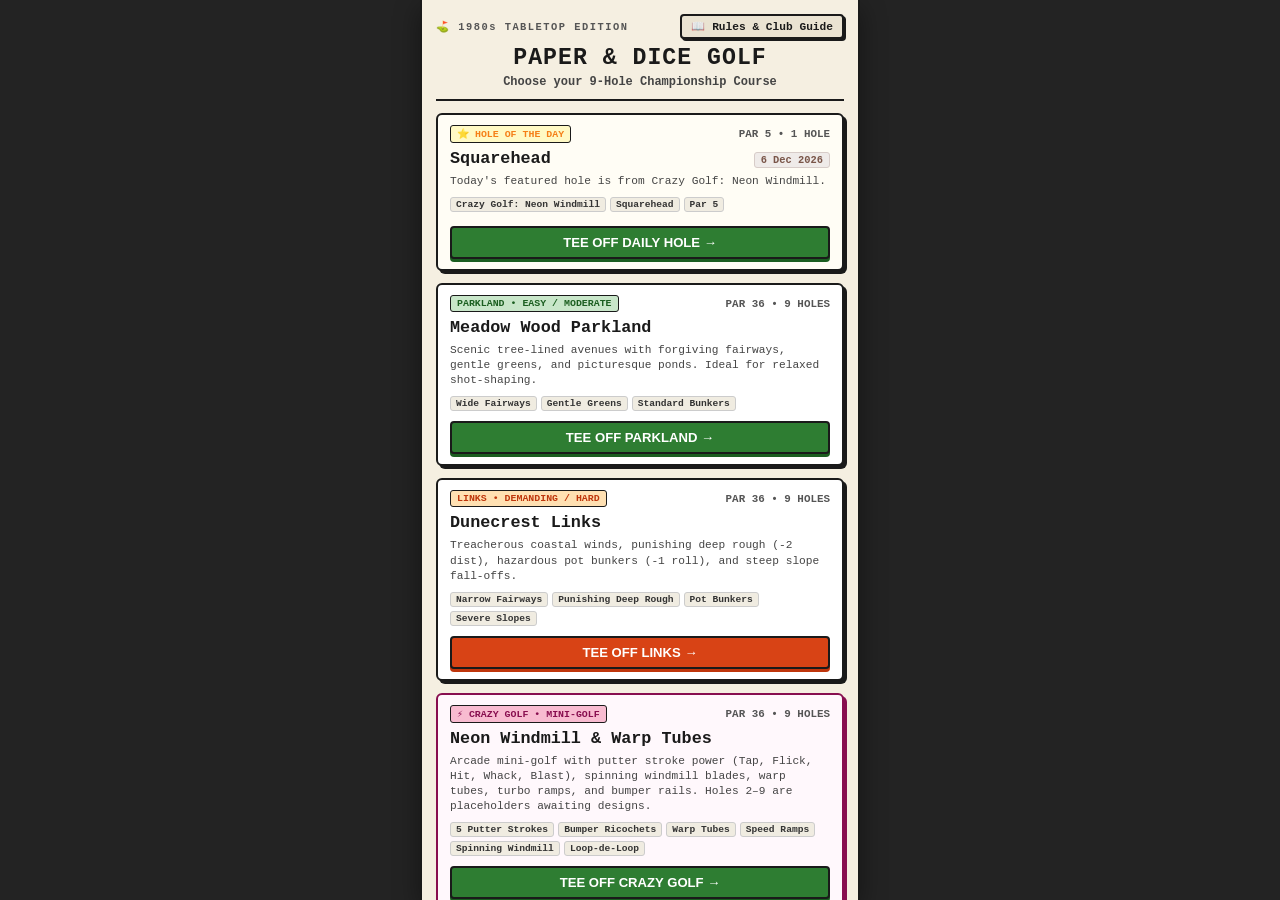
==== index.html @ b4e26181 "feat: update windmill mechanics in Crazy Golf Modify the windmill obstacle to start closed and toggl" ====
<!DOCTYPE html>
<html lang="en-GB">
<head>
  <meta charset="UTF-8">
  <meta name="viewport" content="width=device-width, initial-scale=1.0, maximum-scale=1.0, user-scalable=no">
  <title>Paper & Dice Golf</title>
  <meta name="description" content="A turn-based paper and dice golf game on a hex grid featuring traditional courses and a Crazy Golf arcade mode with custom dice pools and interactive obstacles.">
  <meta property="og:title" content="Paper & Dice Golf">
  <meta property="og:description" content="A turn-based paper and dice golf game on a hex grid featuring traditional courses and a Crazy Golf arcade mode with custom dice pools and interactive obstacles.">
  <link rel="stylesheet" href="style.css">
</head>
<body>
  <div id="app-container">

    <!-- LANDING SCREEN (COURSE SELECTION) -->
    <div id="landing-screen">
      <header id="landing-header">
        <div class="landing-header-top">
          <div class="logo-badge">⛳ 1980s TABLETOP EDITION</div>
          <button type="button" id="toggle-rules-btn" class="btn-rules-header">📖 Rules &amp; Club Guide</button>
        </div>
        <h1 id="landing-title">PAPER &amp; DICE GOLF</h1>
        <p class="landing-subtitle">Choose your 9-Hole Championship Course</p>
      </header>

      <div id="course-cards-container">
        <!-- Hole of the Day (random selection from the existing courses) -->
        <div class="course-card course-card-daily" id="card-daily">
          <div class="course-card-top">
            <span class="badge badge-daily">⭐ HOLE OF THE DAY</span>
            <span class="course-par-tag" id="daily-par-tag">PAR 4 • 1 HOLE</span>
          </div>
          <div class="daily-meta-row">
            <h2 class="course-name" id="daily-hole-title">Hole of the Day</h2>
            <span class="daily-date-badge" id="daily-date-badge">Today</span>
          </div>
          <p class="course-desc" id="daily-hole-desc">
            A daily pick from the Parkland, Links, and Crazy Golf courses.
          </p>
          <div class="course-features" id="daily-features-container">
            <span class="feat-tag">Random Course Hole</span>
            <span class="feat-tag">Daily Challenge</span>
          </div>
          <div class="daily-actions-row">
            <button class="btn-tee-off btn-daily" id="start-daily-btn" data-course="daily">TEE OFF DAILY HOLE →</button>
          </div>
        </div>

        <!-- Parkland Course Card -->
        <div class="course-card" id="card-parkland">
          <div class="course-card-top">
            <span class="badge badge-parkland">PARKLAND • EASY / MODERATE</span>
            <span class="course-par-tag">PAR 36 • 9 HOLES</span>
          </div>
          <h2 class="course-name">Meadow Wood Parkland</h2>
          <p class="course-desc">
            Scenic tree-lined avenues with forgiving fairways, gentle greens, and picturesque ponds. Ideal for relaxed shot-shaping.
          </p>
          <div class="course-features">
            <span class="feat-tag">Wide Fairways</span>
            <span class="feat-tag">Gentle Greens</span>
            <span class="feat-tag">Standard Bunkers</span>
          </div>
          <button class="btn-tee-off" id="start-parkland-btn" data-course="parkland">TEE OFF PARKLAND →</button>
        </div>

        <!-- Links Course Card -->
        <div class="course-card" id="card-links">
          <div class="course-card-top">
            <span class="badge badge-links">LINKS • DEMANDING / HARD</span>
            <span class="course-par-tag">PAR 36 • 9 HOLES</span>
          </div>
          <h2 class="course-name">Dunecrest Links</h2>
          <p class="course-desc">
            Treacherous coastal winds, punishing deep rough (-2 dist), hazardous pot bunkers (-1 roll), and steep slope fall-offs.
          </p>
          <div class="course-features">
            <span class="feat-tag">Narrow Fairways</span>
            <span class="feat-tag">Punishing Deep Rough</span>
            <span class="feat-tag">Pot Bunkers</span>
            <span class="feat-tag">Severe Slopes</span>
          </div>
          <button class="btn-tee-off btn-links" id="start-links-btn" data-course="links">TEE OFF LINKS →</button>
        </div>

        <!-- Crazy Golf Course -->
        <div class="course-card course-card-crazy" id="card-crazy">
          <div class="course-card-top">
            <span class="badge badge-crazy">⚡ CRAZY GOLF • MINI-GOLF</span>
            <span class="course-par-tag">PAR 36 • 9 HOLES</span>
          </div>
          <h2 class="course-name">Neon Windmill &amp; Warp Tubes</h2>
          <p class="course-desc">
            Arcade mini-golf with putter stroke power (Tap, Flick, Hit, Whack, Blast), spinning windmill blades, warp tubes, turbo ramps, and bumper rails. Holes 2–9 are placeholders awaiting designs.
          </p>
          <div class="course-features">
            <span class="feat-tag">5 Putter Strokes</span>
            <span class="feat-tag">Bumper Ricochets</span>
            <span class="feat-tag">Warp Tubes</span>
            <span class="feat-tag">Speed Ramps</span>
            <span class="feat-tag">Spinning Windmill</span>
            <span class="feat-tag">Loop-de-Loop</span>
          </div>
          <button class="btn-tee-off btn-crazy" id="start-crazy-btn" data-course="crazy">TEE OFF CRAZY GOLF →</button>
        </div>
      </div>
    </div>

    <!-- GAMEPLAY SCREEN -->
    <div id="game-screen" style="display: none;">
      <header id="game-header-area">
        <nav id="game-nav">
          <button id="back-to-courses-btn" class="btn-nav">← Courses</button>
          <span id="current-course-badge" class="nav-course-name">Meadow Wood Parkland</span>
          <div class="nav-btn-group">
            <button id="game-rules-btn" class="btn-nav" title="Rules &amp; Club Guide">Rules 📖</button>
            <button id="view-scorecard-btn" class="btn-nav">Scorecard 📋</button>
          </div>
        </nav>

        <div id="scoreboard">
          <div class="score-box"><span>HOLE</span><strong id="hole-number">1/9</strong></div>
          <div class="score-box"><span>PAR</span><strong id="hole-par">4</strong></div>
          <div class="score-box"><span>STROKES</span><strong id="stroke-count">0</strong></div>
          <div class="score-box"><span>TOTAL</span><strong id="total-score-display">E</strong></div>
        </div>

        <!-- Crazy Golf Active Obstacle Status Bar (shown only if hole has active interactive obstacles like windmill) -->
        <div id="crazy-status-bar" style="display: none;">
          <span class="crazy-tag windmill-blocked" id="windmill-status-pill">⛔ Windmill: BLOCKED (Wait)</span>
        </div>
      </header>

      <main id="canvas-wrapper">
        <canvas id="golf-canvas"></canvas>

        <div id="hole-nav-hud">
          <div class="hud-group">
            <button type="button" id="zoom-in-btn" class="hud-btn" aria-label="Zoom In" title="Zoom In">+</button>
            <span id="zoom-level-indicator" class="hud-label">115%</span>
            <button type="button" id="zoom-out-btn" class="hud-btn" aria-label="Zoom Out" title="Zoom Out">−</button>
          </div>
          <div class="hud-group">
            <button type="button" id="center-ball-btn" class="hud-btn hud-btn-action" title="Center on Ball">🎯 Ball</button>
            <button type="button" id="fit-hole-btn" class="hud-btn hud-btn-action" title="Fit Entire Hole">🔍 Fit</button>
          </div>
        </div>
        <div id="hole-scroll-hint">Drag map to scroll • Scroll/pinch to zoom</div>
      </main>

      <footer id="game-footer-area">
        <!-- Quick Directional Aim Pills -->
        <div id="aim-pills-bar">
          <div class="aim-pills-container" id="aim-pills-container">
            <button type="button" class="aim-pill" data-dir="5">NW ↖</button>
            <button type="button" class="aim-pill active" data-dir="0">N ↑</button>
            <button type="button" class="aim-pill" data-dir="1">NE ↗</button>
            <button type="button" class="aim-pill" data-dir="2">SE ↘</button>
            <button type="button" class="aim-pill" data-dir="3">S ↓</button>
            <button type="button" class="aim-pill" data-dir="4">SW ↙</button>
          </div>
        </div>

        <!-- Club Selection Boxes (Directly below direction boxes) -->
        <div id="club-pills-bar">
          <div class="club-pills-container" id="club-pills-container">
            <!-- Dynamically populated & updated by updateClubOptions() -->
          </div>
        </div>

        <!-- Action Buttons (Directly below club selection boxes) -->
        <div id="action-bar">
          <button type="button" id="roll-btn">
            <span class="roll-btn-main">ROLL SHOT</span>
            <span id="roll-btn-note" class="roll-btn-note" style="display: none;"></span>
          </button>
          <button type="button" id="gimme-btn" style="display: none;">GIMME (+1)</button>
          <button type="button" id="next-btn" style="display: none;">NEXT HOLE</button>
        </div>

        <!-- Combined Distance & Shot Control Dice Tray -->
        <div id="dice-tray">
          <div class="die-card" id="die-card-distance">
            <span class="die-label">DISTANCE</span>
            <div class="die die-empty" id="die-dist">-</div>
            <span class="die-sub" id="sub-dist">0 tiles</span>
          </div>

          <div class="die-card" id="die-card-control">
            <span class="die-label">SHOT CONTROL</span>
            <div class="shot-control-dice">
              <div class="die-pair-col">
                <div class="die die-empty" id="die-dir">-</div>
                <span class="die-pair-tag">DIR</span>
              </div>
              <div class="die-pair-col">
                <div class="die die-empty" id="die-scat">-</div>
                <span class="die-pair-tag">DIST</span>
              </div>
            </div>
            <span class="die-sub" id="sub-control">On target (no scatter)</span>
          </div>
        </div>

        <!-- Status Message (Shot feedback only, no hole info duplication) -->
        <div id="status-bar-wrapper">
          <div id="status-message">Select direction &amp; club, then roll.</div>
        </div>
      </footer>
    </div>

    <!-- SCORECARD / ROUND SUMMARY MODAL -->
    <div id="scorecard-modal" class="modal-overlay" style="display: none;">
      <div class="modal-card">
        <div class="modal-header">
          <h3 id="modal-title">Course Scorecard</h3>
          <button id="close-modal-btn" class="btn-close">✕</button>
        </div>
        <div class="modal-body">
          <div id="scorecard-table-wrapper">
            <table id="scorecard-table">
              <thead>
                <tr>
                  <th>Hole</th>
                  <th>Name</th>
                  <th>Par</th>
                  <th>Score</th>
                  <th>+/-</th>
                </tr>
              </thead>
              <tbody id="scorecard-tbody">
                <!-- Rows injected dynamically -->
              </tbody>
              <tfoot>
                <tr>
                  <th colspan="2" id="card-total-label">TOTAL</th>
                  <th id="card-total-par">36</th>
                  <th id="card-total-strokes">0</th>
                  <th id="card-total-diff">E</th>
                </tr>
              </tfoot>
            </table>
          </div>
        </div>
        <div class="modal-footer">
          <button id="modal-restart-course-btn" class="btn-secondary">Restart Round</button>
          <button id="modal-clubhouse-btn" class="btn-primary">Return to Courses</button>
        </div>
      </div>
    </div>

    <!-- RULES & CLUB GUIDE MODAL -->
    <div id="rules-modal" class="modal-overlay" style="display: none;">
      <div class="modal-card rules-modal-card">
        <div class="modal-header">
          <h3 id="rules-modal-title">📖 Rules &amp; Club Guide</h3>
          <button id="close-rules-modal-btn" class="btn-close" aria-label="Close rules">✕</button>
        </div>
        <div class="modal-body rules-modal-body">
          <div class="rules-section">
            <h4 class="rules-section-title">⛳ HOW TO PLAY (TRADITIONAL GOLF)</h4>
            <ul class="rules-bullets">
              <li><strong>Driver (1D6+4):</strong> Longest drive (5–10 hexes); scatter roll applied. Tee only.</li>
              <li><strong>Long Iron (1D6+2):</strong> Strong approach (3–8 hexes); minor scatter. Tee or fairway.</li>
              <li><strong>Short Iron (1D6):</strong> Precise pitch (1–6 hexes); no scatter. Anywhere on land.</li>
              <li><strong>Putter (1D6: 1–3):</strong> Controlled roll (1–3 hexes) for greens &amp; close approaches.</li>
              <li><strong>Sand Bunkers:</strong> Short iron only; -2 distance disadvantage (min 0).</li>
              <li><strong>Rough / Deep Rough:</strong> -1 penalty to all club distance rolls (min 1).</li>
              <li><strong>Water &amp; Trees (Out of Bounds):</strong> Nearest land drop + 1 penalty stroke.</li>
              <li><strong>Gimme (+1 stroke):</strong> Ball adjacent to hole (1 hex away) can be sunk instantly.</li>
              <li><strong>Slope Arrows (↑):</strong> Slide the ball 1 hex in arrow direction upon landing.</li>
            </ul>
          </div>

          <div class="rules-section rules-section-crazy">
            <h4 class="rules-section-title" style="color: #880e4f;">⚡ CRAZY GOLF (MINI-GOLF) MODE</h4>
            <ul class="rules-bullets">
              <li><strong>Putter Stroke Powers:</strong> All clubs are variations of how hard you strike the putter:
                <ul style="margin: 4px 0; padding-left: 16px;">
                  <li><strong>Tap:</strong> d6/2 (1–3 hexes movement, no scatter)</li>
                  <li><strong>Flick:</strong> d6 (1–6 hexes movement, no scatter)</li>
                  <li><strong>Hit:</strong> d6+2 (3–8 hexes movement, d6/3 hexes scatter)</li>
                  <li><strong>Whack:</strong> d6+4 (5–10 hexes movement, d6/2 hexes scatter)</li>
                  <li><strong>Blast:</strong> d6+6 (7–12 hexes movement, d6/2 hexes scatter)</li>
                </ul>
              </li>
              <li><strong>Bumper Rails:</strong> Bumper rails enclose the course — balls cannot progress beyond the bumpers, and bank-ricochet elastically back into play with remaining momentum.</li>
              <li><strong>Speed Ramps:</strong> Boosts the ball forward (+2 hexes) along direction of travel when rolling across or putting from a ramp.</li>
              <li><strong>Slopes:</strong> All strokes slide 1 hex along slope arrows upon landing.</li>
              <li><strong>Spinning Windmill:</strong> Starts CLOSED (blocked) and alternates each stroke! Balls cannot finish on an open windmill; they are pushed 1 space in the direction of travel.</li>
              <li><strong>Warp Tubes:</strong> Rolling into any entrance tube (IN) teleports your ball randomly to any available exit tube (OUT), exiting in a random legitimate direction.</li>
              <li><strong>Loop-de-Loop:</strong> Roll into spiral funnel with speed to loop directly toward the cup.</li>
            </ul>
          </div>
        </div>
        <div class="modal-footer">
          <button id="close-rules-modal-footer-btn" class="btn-primary" style="margin-left: auto;">Got It / Close</button>
        </div>
      </div>
    </div>

  </div>
  <script type="module" src="app.js"></script>
</body>
</html>
---- style.css ----
* {
  box-sizing: border-box;
  user-select: none;
}

body {
  font-family: 'Courier New', Courier, monospace;
  background-color: #232323;
  margin: 0;
  padding: 0;
  display: flex;
  justify-content: center;
  align-items: flex-start;
  min-height: 100vh;
  min-height: 100dvh;
}

#app-container {
  width: 100%;
  max-width: 440px;
  height: 100vh;
  height: 100dvh;
  background-color: #f7f3e8;
  display: flex;
  flex-direction: column;
  border-left: 2px solid #1a1a1a;
  border-right: 2px solid #1a1a1a;
  box-shadow: 0 8px 24px rgba(0,0,0,0.4);
  position: relative;
  overflow: hidden;
}

/* ==========================================
   LANDING / COURSE SELECTION SCREEN
   ========================================== */

#landing-screen {
  flex: 1;
  display: flex;
  flex-direction: column;
  padding: 14px 14px 8px 14px;
  background-color: #f5efe1;
  overflow-y: auto;
}

#landing-header {
  text-align: center;
  margin-bottom: 12px;
  border-bottom: 2px solid #1a1a1a;
  padding-bottom: 10px;
}

.landing-header-top {
  display: flex;
  justify-content: space-between;
  align-items: center;
  margin-bottom: 6px;
  gap: 8px;
}

.logo-badge {
  font-size: 0.65rem;
  font-weight: bold;
  letter-spacing: 1.5px;
  color: #555;
  margin-bottom: 0;
}

.btn-rules-header {
  background-color: #eae3d2;
  color: #1a1a1a;
  border: 2px solid #1a1a1a;
  font-size: 0.7rem;
  padding: 4px 9px;
  cursor: pointer;
  border-radius: 4px;
  font-family: inherit;
  font-weight: bold;
  display: inline-flex;
  align-items: center;
  gap: 4px;
  box-shadow: 2px 2px 0 #1a1a1a;
  transition: transform 0.05s ease, background-color 0.15s ease;
}

.btn-rules-header:hover {
  background-color: #dfd7c2;
}

.btn-rules-header:active {
  transform: translate(1px, 1px);
  box-shadow: 1px 1px 0 #1a1a1a;
}

#landing-title {
  margin: 0;
  font-size: 1.45rem;
  font-weight: 900;
  letter-spacing: 1px;
  color: #1a1a1a;
  text-transform: uppercase;
}

.landing-subtitle {
  margin: 4px 0 0 0;
  font-size: 0.75rem;
  color: #444;
  font-weight: bold;
}

#course-cards-container {
  display: flex;
  flex-direction: column;
  gap: 12px;
  flex: 1;
}

.course-card {
  background: #ffffff;
  border: 2px solid #1a1a1a;
  border-radius: 6px;
  padding: 10px 12px;
  box-shadow: 3px 3px 0 #1a1a1a;
  display: flex;
  flex-direction: column;
  gap: 6px;
  transition: transform 0.1s ease, box-shadow 0.1s ease;
}

.course-card:hover {
  transform: translateY(-2px);
  box-shadow: 4px 4px 0 #1a1a1a;
}

.course-card-top {
  display: flex;
  justify-content: space-between;
  align-items: center;
  font-size: 0.65rem;
  font-weight: bold;
}

.badge {
  padding: 2px 6px;
  border-radius: 3px;
  font-size: 0.62rem;
  border: 1px solid #1a1a1a;
}

.badge-parkland {
  background-color: #c8e6c9;
  color: #1b5e20;
}

.badge-links {
  background-color: #ffe0b2;
  color: #bf360c;
}

.badge-crazy {
  background-color: #f8bbd0;
  color: #880e4f;
  font-weight: 900;
}

.course-card-crazy {
  background: #fff8fc;
  border: 2px solid #880e4f;
  box-shadow: 3px 3px 0 #880e4f;
}

.course-card-crazy:hover {
  transform: translateY(-2px);
  box-shadow: 4px 4px 0 #880e4f;
}

.btn-crazy {
  background-color: #c2185b;
  box-shadow: 0 3px 0 #880e4f;
}

.btn-crazy:active {
  box-shadow: 0 1px 0 #880e4f;
}

.badge-daily {
  background-color: #fff9c4;
  color: #f57f17;
}

.course-card-daily {
  background: #fffdf5;
  border: 2px solid #1a1a1a;
  position: relative;
}

.daily-meta-row {
  display: flex;
  justify-content: space-between;
  align-items: baseline;
  gap: 6px;
}

.daily-date-badge {
  font-size: 0.65rem;
  font-weight: bold;
  color: #795548;
  background: #efebe9;
  padding: 1px 6px;
  border-radius: 3px;
  border: 1px solid #d7ccc8;
  white-space: nowrap;
}

.daily-actions-row {
  display: flex;
  gap: 6px;
  margin-top: 4px;
}

.btn-daily {
  flex: 1;
  background-color: #f57f17;
  color: #1a1a1a;
  box-shadow: 0 3px 0 #b35900;
}

.btn-daily:active {
  box-shadow: 0 1px 0 #b35900;
}

.course-par-tag {
  color: #555;
  font-size: 0.68rem;
  font-weight: bold;
}

.course-name {
  margin: 0;
  font-size: 1.05rem;
  font-weight: 800;
  color: #1a1a1a;
}

.course-desc {
  margin: 0;
  font-size: 0.7rem;
  line-height: 1.35;
  color: #444;
}

.course-features {
  display: flex;
  flex-wrap: wrap;
  gap: 4px;
  margin-top: 2px;
}

.feat-tag {
  background: #f0ece1;
  border: 1px solid #ccc;
  border-radius: 3px;
  font-size: 0.6rem;
  padding: 1px 5px;
  font-weight: bold;
  color: #333;
}

.btn-tee-off {
  margin-top: 4px;
  background-color: #2e7d32;
  color: #fff;
  border: 2px solid #1a1a1a;
  border-radius: 4px;
  padding: 7px 10px;
  font-weight: bold;
  font-size: 0.82rem;
  cursor: pointer;
  box-shadow: 0 3px 0 #1b5e20;
  text-align: center;
  transition: transform 0.05s ease, background-color 0.15s ease;
}

.btn-tee-off:active {
  transform: translateY(2px);
  box-shadow: 0 1px 0 #1b5e20;
}

.btn-links {
  background-color: #d84315;
  box-shadow: 0 3px 0 #bf360c;
}

.btn-links:active {
  box-shadow: 0 1px 0 #bf360c;
}

#landing-footer {
  margin-top: 10px;
  display: flex;
  flex-direction: column;
  align-items: center;
}

.landing-footer-btns {
  display: flex;
  gap: 8px;
  align-items: center;
  justify-content: center;
}

.btn-secondary {
  background-color: #eae3d2;
  color: #222;
  border: 2px solid #1a1a1a;
  font-size: 0.72rem;
  padding: 5px 12px;
  cursor: pointer;
  border-radius: 4px;
  text-decoration: none;
  font-family: inherit;
  font-weight: bold;
  display: inline-flex;
  align-items: center;
  justify-content: center;
}

.btn-secondary:hover {
  background-color: #dfd7c2;
}

.rules-collapsed {
  display: none;
}

.rules-open {
  display: block;
  width: 100%;
  margin-top: 8px;
  background: #ffffff;
  border: 2px solid #1a1a1a;
  border-radius: 4px;
  padding: 8px;
  box-shadow: 2px 2px 0 #1a1a1a;
}

.rules-content h4 {
  margin: 0 0 4px 0;
  font-size: 0.72rem;
}

.rules-content ul {
  margin: 0;
  padding-left: 16px;
  font-size: 0.65rem;
  line-height: 1.4;
}

/* ==========================================
   GAMEPLAY SCREEN
   ========================================== */

#game-screen {
  flex: 1;
  display: flex;
  flex-direction: column;
  width: 100%;
  height: 100%;
  overflow: hidden;
  position: relative;
}

#game-header-area {
  position: sticky;
  top: 0;
  z-index: 25;
  display: flex;
  flex-direction: column;
  flex-shrink: 0;
  width: 100%;
  background-color: #d6ccb8;
  border-bottom: 2px solid #1a1a1a;
  box-shadow: 0 2px 4px rgba(0, 0, 0, 0.12);
}

#game-footer-area {
  position: sticky;
  bottom: 0;
  z-index: 25;
  display: flex;
  flex-direction: column;
  flex-shrink: 0;
  width: 100%;
  background-color: #e2dac7;
  border-top: 2px solid #1a1a1a;
  box-shadow: 0 -2px 6px rgba(0, 0, 0, 0.12);
}

#game-nav {
  display: flex;
  justify-content: space-between;
  align-items: center;
  background-color: #d6ccb8;
  padding: 4px 8px;
  border-bottom: 1.5px solid #1a1a1a;
  flex-shrink: 0;
}

.btn-nav {
  background: #ffffff;
  color: #1a1a1a;
  border: 1.5px solid #1a1a1a;
  border-radius: 3px;
  font-size: 0.68rem;
  padding: 3px 6px;
  cursor: pointer;
  font-weight: bold;
}

.btn-nav:hover {
  background: #f0f0f0;
}

.nav-btn-group {
  display: flex;
  align-items: center;
  gap: 5px;
}

.nav-course-name {
  font-size: 0.75rem;
  font-weight: 800;
  color: #1a1a1a;
  text-align: center;
  white-space: nowrap;
  overflow: hidden;
  text-overflow: ellipsis;
  max-width: 170px;
}

#scoreboard {
  display: flex;
  justify-content: space-around;
  background-color: #e2dac7;
  padding: 4px 5px;
  border-bottom: 1.5px solid #1a1a1a;
  flex-shrink: 0;
}

#crazy-status-bar {
  display: none;
  justify-content: center;
  align-items: center;
  background-color: #f8bbd0;
  padding: 3px 8px;
  border-bottom: 1.5px solid #880e4f;
  gap: 6px;
  font-size: 0.65rem;
  font-weight: bold;
}

.crazy-tag {
  display: inline-flex;
  align-items: center;
  gap: 3px;
  background: #ffffff;
  border: 1.5px solid #880e4f;
  padding: 2px 6px;
  border-radius: 4px;
  color: #880e4f;
  white-space: nowrap;
}

.windmill-open {
  background-color: #e8f5e9;
  border-color: #2e7d32;
  color: #1b5e20;
}

.windmill-blocked {
  background-color: #ffebee;
  border-color: #c62828;
  color: #b71c1c;
}

.score-box {
  display: flex;
  flex-direction: column;
  align-items: center;
}

.score-box span {
  font-size: 0.62rem;
  font-weight: bold;
  letter-spacing: 1px;
}

.score-box strong {
  font-size: 1.05rem;
}

#canvas-wrapper {
  flex: 1;
  min-height: 160px;
  width: 100%;
  position: relative;
  overflow: hidden;
  background-color: #dcedc8;
  display: flex;
  justify-content: center;
  align-items: center;
  touch-action: none;
  user-select: none;
}

#golf-canvas {
  width: 100%;
  height: 100%;
  display: block;
  cursor: grab;
  touch-action: none;
}

#golf-canvas.grabbing {
  cursor: grabbing;
}

#hole-nav-hud {
  position: absolute;
  top: 8px;
  right: 8px;
  display: flex;
  flex-direction: column;
  gap: 5px;
  z-index: 15;
  pointer-events: auto;
}

.hud-group {
  display: flex;
  gap: 3px;
  background: rgba(247, 243, 232, 0.92);
  padding: 3px;
  border: 1.5px solid #1a1a1a;
  border-radius: 5px;
  box-shadow: 1.5px 1.5px 0 #1a1a1a;
  align-items: center;
}

.hud-btn {
  background: #ffffff;
  color: #1a1a1a;
  border: 1px solid #1a1a1a;
  border-radius: 3px;
  font-size: 0.72rem;
  font-weight: 800;
  padding: 3px 6px;
  min-width: 24px;
  height: 24px;
  cursor: pointer;
  box-shadow: 0 1px 0 #1a1a1a;
  display: flex;
  align-items: center;
  justify-content: center;
  transition: transform 0.05s ease, background-color 0.1s ease;
}

.hud-btn:hover {
  background: #f0f0f0;
}

.hud-btn:active {
  transform: translateY(1px);
  box-shadow: none;
}

.hud-btn-action {
  font-size: 0.65rem;
  padding: 2px 6px;
  min-width: auto;
}

.hud-label {
  font-size: 0.62rem;
  font-weight: 800;
  color: #1a1a1a;
  min-width: 32px;
  text-align: center;
  padding: 0 2px;
}

/* ==========================================
   HOLE SCROLL HINT
   ========================================== */

#hole-scroll-hint {
  position: absolute;
  bottom: 8px;
  left: 50%;
  transform: translateX(-50%);
  background: rgba(26, 26, 26, 0.8);
  color: #ffffff;
  font-size: 0.6rem;
  font-weight: bold;
  padding: 3px 10px;
  border-radius: 12px;
  pointer-events: none;
  white-space: nowrap;
  opacity: 0.9;
  transition: opacity 0.5s ease;
  z-index: 10;
}

#aim-pills-bar {
  background-color: #eae1cd;
  padding: 4px 8px;
  border-top: 1.5px solid #1a1a1a;
  border-bottom: 1.5px solid #1a1a1a;
  flex-shrink: 0;
}

.aim-pills-container {
  display: flex;
  justify-content: space-between;
  gap: 4px;
}

.aim-pill {
  flex: 1;
  background: #ffffff;
  color: #1a1a1a;
  border: 1.5px solid #1a1a1a;
  border-radius: 4px;
  font-size: 0.65rem;
  font-weight: bold;
  padding: 4px 1px;
  cursor: pointer;
  box-shadow: 0 1.5px 0 #1a1a1a;
  text-align: center;
  transition: background-color 0.1s ease, color 0.1s ease;
}

.aim-pill:hover {
  background: #f5f5f5;
}

.aim-pill.active {
  background-color: #2e7d32;
  color: #ffffff;
  box-shadow: inset 0 1px 2px rgba(0,0,0,0.3);
}

/* ==========================================
   CLUB SELECTION BOXES (BELOW AIM DIRECTION)
   ========================================== */

#club-pills-bar {
  background-color: #ede5d3;
  padding: 4px 8px;
  border-bottom: 1.5px solid #1a1a1a;
  flex-shrink: 0;
}

.club-pills-container {
  display: flex;
  justify-content: space-between;
  gap: 4px;
  overflow-x: auto;
  scrollbar-width: none;
  -webkit-overflow-scrolling: touch;
}

.club-pills-container::-webkit-scrollbar {
  display: none;
}

.club-box {
  flex: 1;
  background: #ffffff;
  color: #1a1a1a;
  border: 1.5px solid #1a1a1a;
  border-radius: 4px;
  padding: 4px 2px;
  cursor: pointer;
  box-shadow: 0 1.5px 0 #1a1a1a;
  text-align: center;
  display: flex;
  flex-direction: column;
  align-items: center;
  justify-content: center;
  min-width: 58px;
  transition: background-color 0.1s ease, color 0.1s ease, transform 0.05s ease;
}

.club-box:hover:not(:disabled) {
  background: #f5f5f5;
}

.club-box.active {
  background-color: #1b5e20;
  color: #ffffff;
  box-shadow: inset 0 1.5px 2px rgba(0, 0, 0, 0.35);
}

.club-box.active .club-box-sub {
  color: #c8e6c9;
}

.club-box:disabled {
  opacity: 0.38;
  cursor: not-allowed;
  background: #e5dfd2;
  border-color: #888888;
  box-shadow: none;
}

.club-box-title {
  font-size: 0.67rem;
  font-weight: 800;
  line-height: 1.1;
  white-space: nowrap;
}

.club-box-sub {
  font-size: 0.52rem;
  font-weight: 700;
  color: #555555;
  line-height: 1;
  margin-top: 1px;
}

/* ==========================================
   ACTION BUTTONS (DIRECTLY BELOW CLUB BOXES)
   ========================================== */

#action-bar {
  padding: 6px 10px;
  background-color: #e2dac7;
  border-bottom: 1.5px solid #1a1a1a;
  display: flex;
  gap: 6px;
  flex-shrink: 0;
}

#roll-btn {
  flex: 1;
  background-color: #2e7d32;
  color: #ffffff;
  font-family: inherit;
  padding: 6px 12px;
  border: 2px solid #1a1a1a;
  border-radius: 5px;
  cursor: pointer;
  box-shadow: 0 3px 0 #1b5e20;
  transition: transform 0.05s ease, background-color 0.15s ease;
  display: flex;
  flex-direction: column;
  align-items: center;
  justify-content: center;
  min-height: 44px;
}

.roll-btn-main {
  font-size: 0.95rem;
  font-weight: 900;
  letter-spacing: 0.5px;
  line-height: 1.15;
}

.roll-btn-note {
  font-size: 0.72rem;
  font-weight: 700;
  letter-spacing: 0.15px;
  text-transform: none;
  margin-top: 2px;
  line-height: 1.2;
  color: #fff9c4;
  text-shadow: 0 1px 1px rgba(0, 0, 0, 0.4);
}

#roll-btn:hover:not(:disabled) {
  background-color: #388e3c;
}

#roll-btn:active:not(:disabled) {
  transform: translateY(2px);
  box-shadow: 0 1px 0 #1b5e20;
}

#roll-btn:disabled {
  background-color: #9e9e9e;
  border-color: #616161;
  box-shadow: none;
  cursor: not-allowed;
}

#gimme-btn {
  background-color: #e65100;
  color: #ffffff;
  font-family: inherit;
  font-size: 0.85rem;
  font-weight: 800;
  padding: 8px 10px;
  border: 2px solid #1a1a1a;
  border-radius: 5px;
  cursor: pointer;
  box-shadow: 0 3px 0 #bf360c;
  transition: transform 0.05s ease;
  white-space: nowrap;
}

#gimme-btn:hover:not(:disabled) {
  background-color: #f57c00;
}

#gimme-btn:active:not(:disabled) {
  transform: translateY(2px);
  box-shadow: 0 1px 0 #bf360c;
}

#next-btn {
  flex: 1;
  background-color: #0277bd;
  color: #ffffff;
  font-family: inherit;
  font-size: 0.92rem;
  font-weight: 900;
  padding: 8px 12px;
  border: 2px solid #1a1a1a;
  border-radius: 5px;
  cursor: pointer;
  box-shadow: 0 3px 0 #01579b;
  transition: transform 0.05s ease;
  letter-spacing: 0.5px;
}

#next-btn:hover:not(:disabled) {
  background-color: #0288d1;
}

#next-btn:active:not(:disabled) {
  transform: translateY(2px);
  box-shadow: 0 1px 0 #01579b;
}

/* ==========================================
   COMBINED DISTANCE & SHOT CONTROL DICE TRAY
   ========================================== */

#dice-tray {
  display: flex;
  justify-content: space-between;
  padding: 5px 8px;
  background-color: #ede5d3;
  border-bottom: 1.5px solid #1a1a1a;
  gap: 6px;
  flex-shrink: 0;
}

.die-card {
  display: flex;
  flex-direction: column;
  align-items: center;
  justify-content: center;
  background: #ffffff;
  border: 2px solid #1a1a1a;
  border-radius: 5px;
  padding: 4px 6px;
  box-shadow: 1px 1px 0 #1a1a1a;
}

#die-card-distance {
  flex: 4;
  min-width: 0;
}

#die-card-control {
  flex: 6;
  min-width: 0;
}

.die-label {
  font-size: 0.55rem;
  font-weight: 900;
  letter-spacing: 0.4px;
  color: #1a1a1a;
  margin-bottom: 2px;
}

.shot-control-dice {
  display: flex;
  align-items: center;
  justify-content: center;
  gap: 8px;
}

.die-pair-col {
  display: flex;
  flex-direction: column;
  align-items: center;
}

.die-pair-tag {
  font-size: 0.48rem;
  font-weight: 800;
  color: #777777;
  letter-spacing: 0.3px;
  margin-top: 1px;
}

/* AUTHENTIC TABLETOP DICE WITH PIPS */
.die {
  width: 32px;
  height: 32px;
  background: #fffdf5;
  border: 2px solid #1a1a1a;
  border-radius: 5px;
  display: grid;
  grid-template-columns: repeat(3, 1fr);
  grid-template-rows: repeat(3, 1fr);
  padding: 3px;
  box-sizing: border-box;
  box-shadow: 1.5px 1.5px 0px #1a1a1a;
  position: relative;
  align-items: center;
  justify-items: center;
  user-select: none;
}

.die.die-empty {
  display: flex;
  align-items: center;
  justify-content: center;
  color: #888888;
  font-size: 1.1rem;
  font-weight: bold;
}

.die.die-numeral {
  display: flex;
  align-items: center;
  justify-content: center;
  font-size: 0.95rem;
  font-weight: 900;
  color: #1a1a1a;
}

.die.rolling {
  animation: shake 0.1s infinite;
  background-color: #fff3c4;
}

.die-pip {
  width: 5px;
  height: 5px;
  background-color: #1a1a1a;
  border-radius: 50%;
  box-shadow: inset 0.5px 0.5px 0.5px rgba(0, 0, 0, 0.4);
}

.die-val-1 .die-pip {
  width: 7px;
  height: 7px;
  background-color: #d32f2f;
}

.die-sub {
  font-size: 0.62rem;
  font-weight: 700;
  color: #333333;
  text-align: center;
  white-space: nowrap;
  overflow: hidden;
  text-overflow: ellipsis;
  max-width: 100%;
  margin-top: 2px;
}

.control-note {
  font-weight: 800;
  color: #1a1a1a;
}

.control-dist-tag {
  font-size: 0.56rem;
  font-weight: 700;
  color: #555555;
}

/* ==========================================
   STATUS MESSAGE BAR
   ========================================== */

#status-bar-wrapper {
  background-color: #dfd7c2;
  padding: 4px 10px;
  text-align: center;
  flex-shrink: 0;
}

#status-message {
  font-size: 0.68rem;
  font-weight: 800;
  color: #222222;
  min-height: 14px;
  line-height: 1.2;
}

/* ==========================================
   SCORECARD MODAL & TABLE
   ========================================== */

.modal-overlay {
  position: absolute;
  top: 0;
  left: 0;
  width: 100%;
  height: 100%;
  background: rgba(0, 0, 0, 0.65);
  display: flex;
  justify-content: center;
  align-items: center;
  z-index: 100;
  padding: 12px;
}

.modal-card {
  width: 100%;
  max-width: 380px;
  background: #fdfaf2;
  border: 2.5px solid #1a1a1a;
  border-radius: 6px;
  box-shadow: 4px 4px 0 #1a1a1a;
  display: flex;
  flex-direction: column;
  max-height: 90vh;
  overflow: hidden;
}

.modal-header {
  display: flex;
  justify-content: space-between;
  align-items: center;
  padding: 8px 12px;
  background: #e2dac7;
  border-bottom: 2px solid #1a1a1a;
}

.modal-header h3 {
  margin: 0;
  font-size: 0.95rem;
}

.btn-close {
  background: transparent;
  border: none;
  font-size: 1rem;
  cursor: pointer;
  color: #1a1a1a;
  box-shadow: none;
  padding: 0 4px;
}

.modal-body {
  padding: 8px 10px;
  overflow-y: auto;
}

#scorecard-table {
  width: 100%;
  border-collapse: collapse;
  font-size: 0.68rem;
  text-align: center;
}

#scorecard-table th, #scorecard-table td {
  border: 1px solid #1a1a1a;
  padding: 3px 2px;
}

#scorecard-table thead th {
  background: #d6ccb8;
  font-weight: bold;
}

#scorecard-table tfoot th {
  background: #d6ccb8;
  font-weight: bold;
}

.score-cell-eagle {
  background: #fff59d;
  font-weight: bold;
}

.score-cell-birdie {
  background: #c8e6c9;
  font-weight: bold;
}

.score-cell-par {
  background: #ffffff;
}

.score-cell-bogey {
  background: #ffccbc;
}

.score-cell-double {
  background: #ffab91;
  font-weight: bold;
}

.modal-footer {
  display: flex;
  justify-content: space-between;
  gap: 8px;
  padding: 8px 10px;
  background: #e2dac7;
  border-top: 2px solid #1a1a1a;
}

.btn-primary {
  background-color: #2e7d32;
  color: white;
  box-shadow: 0 2px 0 #1b5e20;
}

@keyframes shake {
  0% { transform: translate(1px, 1px) rotate(0deg); }
  50% { transform: translate(-1px, -1px) rotate(1deg); }
  100% { transform: translate(1px, -1px) rotate(0deg); }
}

/* Rules Modal Styling */
.rules-modal-card {
  max-width: 440px;
}

.rules-modal-body {
  padding: 10px 12px;
  overflow-y: auto;
  display: flex;
  flex-direction: column;
  gap: 10px;
}

.rules-section {
  background: #ffffff;
  border: 1.5px solid #1a1a1a;
  border-radius: 4px;
  padding: 8px 10px;
  box-shadow: 2px 2px 0 #1a1a1a;
}

.rules-section-crazy {
  background: #fff8fc;
  border-color: #880e4f;
  box-shadow: 2px 2px 0 #880e4f;
}

.rules-section-title {
  margin: 0 0 6px 0;
  font-size: 0.72rem;
  font-weight: 800;
  color: #1b5e20;
  letter-spacing: 0.3px;
}

.rules-bullets {
  margin: 0;
  padding-left: 18px;
  font-size: 0.68rem;
  line-height: 1.45;
  color: #222;
}

.rules-bullets li {
  margin-bottom: 4px;
}

.rules-bullets li:last-child {
  margin-bottom: 0;
}
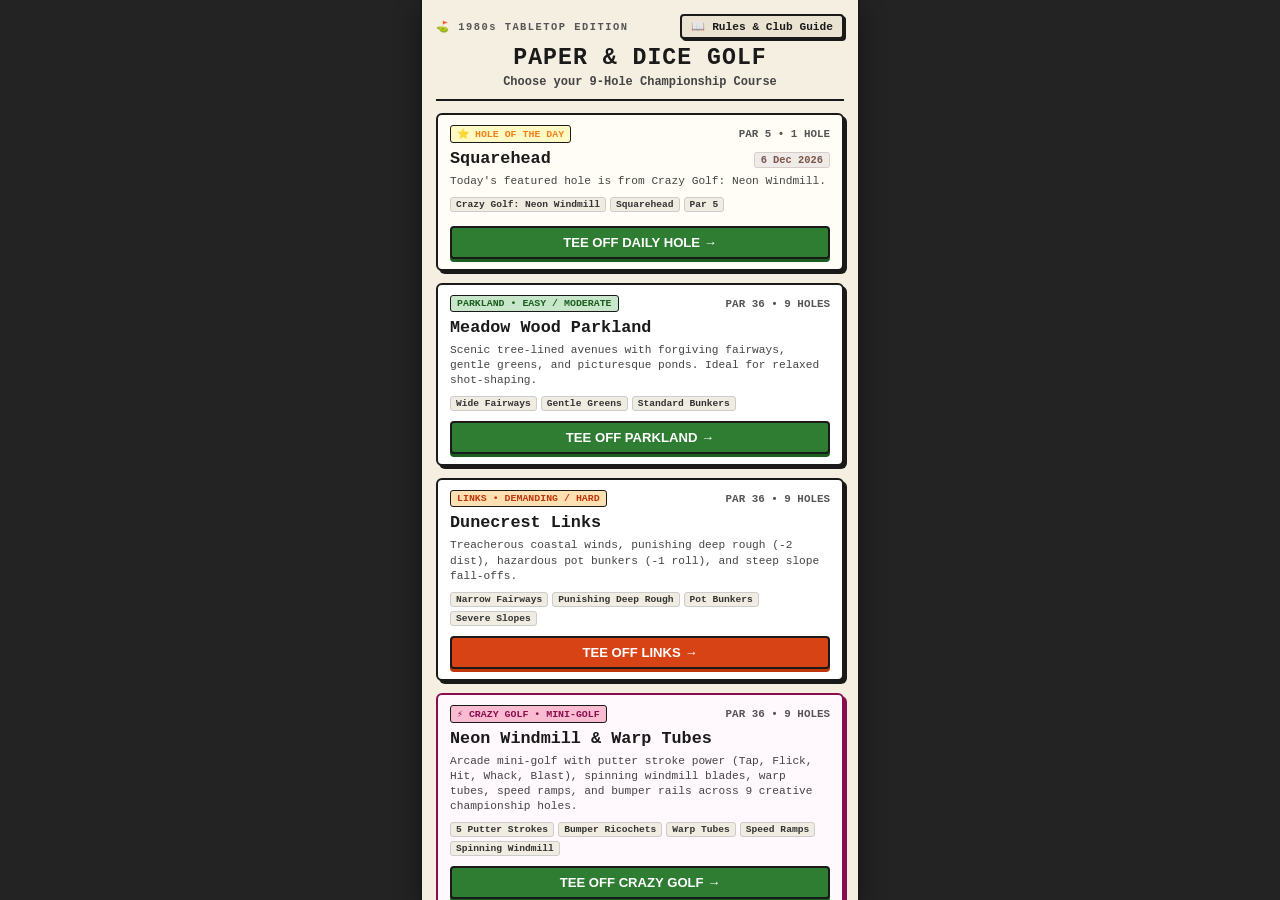
==== commit d59f3f1a: "refactor: remove loop-de-loop funnel feature Deprecate and remove the funnel element from the editor" ====
--- a/index.html
+++ b/index.html
@@ -91,7 +91,7 @@
           </div>
           <h2 class="course-name">Neon Windmill &amp; Warp Tubes</h2>
           <p class="course-desc">
-            Arcade mini-golf with putter stroke power (Tap, Flick, Hit, Whack, Blast), spinning windmill blades, warp tubes, turbo ramps, and bumper rails. Holes 2–9 are placeholders awaiting designs.
+            Arcade mini-golf with putter stroke power (Tap, Flick, Hit, Whack, Blast), spinning windmill blades, warp tubes, speed ramps, and bumper rails across 9 creative championship holes.
           </p>
           <div class="course-features">
             <span class="feat-tag">5 Putter Strokes</span>
@@ -99,7 +99,6 @@
             <span class="feat-tag">Warp Tubes</span>
             <span class="feat-tag">Speed Ramps</span>
             <span class="feat-tag">Spinning Windmill</span>
-            <span class="feat-tag">Loop-de-Loop</span>
           </div>
           <button class="btn-tee-off btn-crazy" id="start-crazy-btn" data-course="crazy">TEE OFF CRAZY GOLF →</button>
         </div>
@@ -288,8 +287,7 @@
               <li><strong>Speed Ramps:</strong> Boosts the ball forward (+2 hexes) along direction of travel when rolling across or putting from a ramp.</li>
               <li><strong>Slopes:</strong> All strokes slide 1 hex along slope arrows upon landing.</li>
               <li><strong>Spinning Windmill:</strong> Starts CLOSED (blocked) and alternates each stroke! Balls cannot finish on an open windmill; they are pushed 1 space in the direction of travel.</li>
-              <li><strong>Warp Tubes:</strong> Rolling into any entrance tube (IN) teleports your ball randomly to any available exit tube (OUT), exiting in a random legitimate direction.</li>
-              <li><strong>Loop-de-Loop:</strong> Roll into spiral funnel with speed to loop directly toward the cup.</li>
+              <li><strong>Warp Tubes:</strong> Rolling into any entrance tube (IN) teleports your ball randomly to any available exit tube (OUT) anywhere on the hole — even across separate sections with breaks in the carpet or bumper borders — exiting in a random legitimate direction.</li>
             </ul>
           </div>
         </div>
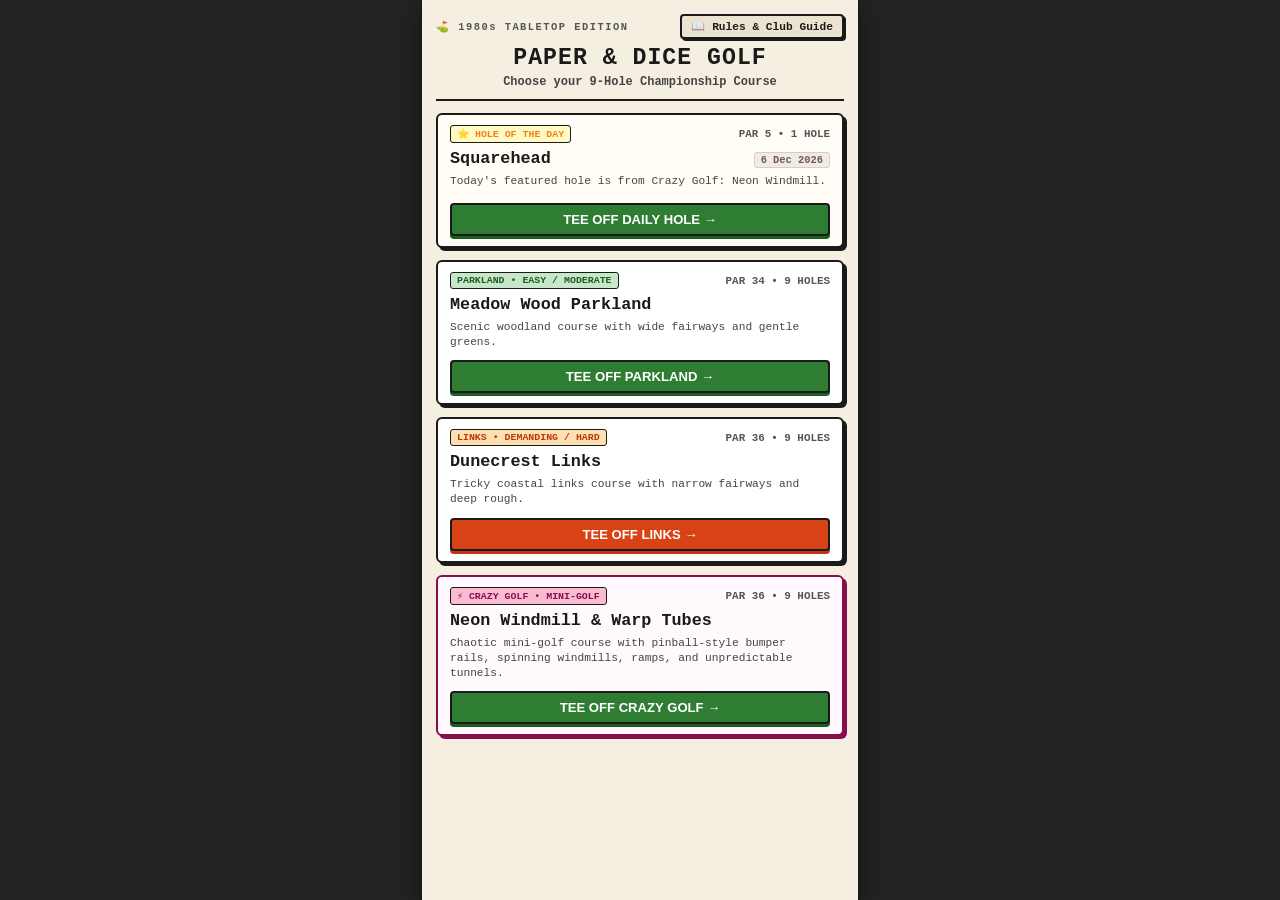
==== commit 8f362080: "updated parkland" ====
--- a/index.html
+++ b/index.html
@@ -37,10 +37,7 @@
           <p class="course-desc" id="daily-hole-desc">
             A daily pick from the Parkland, Links, and Crazy Golf courses.
           </p>
-          <div class="course-features" id="daily-features-container">
-            <span class="feat-tag">Random Course Hole</span>
-            <span class="feat-tag">Daily Challenge</span>
-          </div>
+
           <div class="daily-actions-row">
             <button class="btn-tee-off btn-daily" id="start-daily-btn" data-course="daily">TEE OFF DAILY HOLE →</button>
           </div>
@@ -50,17 +47,12 @@
         <div class="course-card" id="card-parkland">
           <div class="course-card-top">
             <span class="badge badge-parkland">PARKLAND • EASY / MODERATE</span>
-            <span class="course-par-tag">PAR 36 • 9 HOLES</span>
+            <span class="course-par-tag">PAR 34 • 9 HOLES</span>
           </div>
           <h2 class="course-name">Meadow Wood Parkland</h2>
           <p class="course-desc">
-            Scenic tree-lined avenues with forgiving fairways, gentle greens, and picturesque ponds. Ideal for relaxed shot-shaping.
-          </p>
-          <div class="course-features">
-            <span class="feat-tag">Wide Fairways</span>
-            <span class="feat-tag">Gentle Greens</span>
-            <span class="feat-tag">Standard Bunkers</span>
-          </div>
+            Scenic woodland course with wide fairways and gentle greens.
+          </p>
           <button class="btn-tee-off" id="start-parkland-btn" data-course="parkland">TEE OFF PARKLAND →</button>
         </div>
 
@@ -72,14 +64,8 @@
           </div>
           <h2 class="course-name">Dunecrest Links</h2>
           <p class="course-desc">
-            Treacherous coastal winds, punishing deep rough (-2 dist), hazardous pot bunkers (-1 roll), and steep slope fall-offs.
-          </p>
-          <div class="course-features">
-            <span class="feat-tag">Narrow Fairways</span>
-            <span class="feat-tag">Punishing Deep Rough</span>
-            <span class="feat-tag">Pot Bunkers</span>
-            <span class="feat-tag">Severe Slopes</span>
-          </div>
+            Tricky coastal links course with narrow fairways and deep rough.
+          </p>
           <button class="btn-tee-off btn-links" id="start-links-btn" data-course="links">TEE OFF LINKS →</button>
         </div>
 
@@ -91,15 +77,8 @@
           </div>
           <h2 class="course-name">Neon Windmill &amp; Warp Tubes</h2>
           <p class="course-desc">
-            Arcade mini-golf with putter stroke power (Tap, Flick, Hit, Whack, Blast), spinning windmill blades, warp tubes, speed ramps, and bumper rails across 9 creative championship holes.
-          </p>
-          <div class="course-features">
-            <span class="feat-tag">5 Putter Strokes</span>
-            <span class="feat-tag">Bumper Ricochets</span>
-            <span class="feat-tag">Warp Tubes</span>
-            <span class="feat-tag">Speed Ramps</span>
-            <span class="feat-tag">Spinning Windmill</span>
-          </div>
+            Chaotic mini-golf course with pinball-style bumper rails, spinning windmills, ramps, and unpredictable tunnels.
+          </p>
           <button class="btn-tee-off btn-crazy" id="start-crazy-btn" data-course="crazy">TEE OFF CRAZY GOLF →</button>
         </div>
       </div>
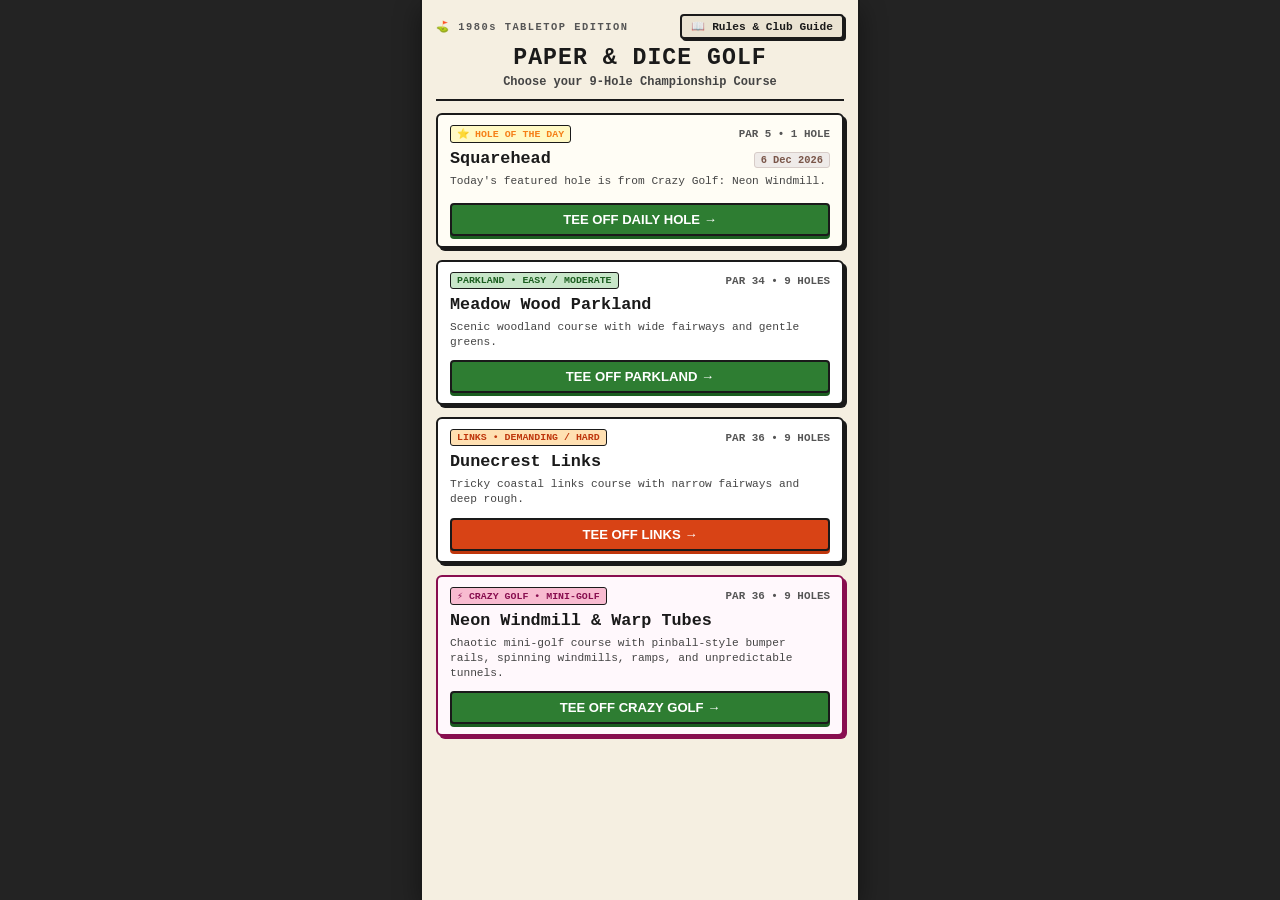
==== commit 62c88c92: "course clean up" ====
--- a/index.html
+++ b/index.html
@@ -238,12 +238,12 @@
           <div class="rules-section">
             <h4 class="rules-section-title">⛳ HOW TO PLAY (TRADITIONAL GOLF)</h4>
             <ul class="rules-bullets">
-              <li><strong>Driver (1D6+4):</strong> Longest drive (5–10 hexes); scatter roll applied. Tee only.</li>
-              <li><strong>Long Iron (1D6+2):</strong> Strong approach (3–8 hexes); minor scatter. Tee or fairway.</li>
-              <li><strong>Short Iron (1D6):</strong> Precise pitch (1–6 hexes); no scatter. Anywhere on land.</li>
-              <li><strong>Putter (1D6: 1–3):</strong> Controlled roll (1–3 hexes) for greens &amp; close approaches.</li>
+              <li><strong>Driver (1D6+6):</strong> Longest drive (7–12 hexes); scatter roll applied. Tee only, with no terrain modifiers.</li>
+              <li><strong>Long Iron (1D6+3):</strong> Strong approach with minor scatter; +1 off the tee or on fairway, -1 in rough, -2 in deep rough.</li>
+              <li><strong>Short Iron (1D6):</strong> Precise pitch with no scatter; no modifier on tee, fairway, or rough; -1 in deep rough.</li>
+              <li><strong>Putter (1D6: 1–3):</strong> The only club available on the green, with no modifier; -1 on fairway, -2 in rough, unavailable in deep rough.</li>
               <li><strong>Sand Bunkers:</strong> Short iron only; -2 distance disadvantage (min 0).</li>
-              <li><strong>Rough / Deep Rough:</strong> -1 penalty to all club distance rolls (min 1).</li>
+              <li><strong>Terrain penalties:</strong> Modified club distances have a minimum of 1 hex unless noted otherwise.</li>
               <li><strong>Water &amp; Trees (Out of Bounds):</strong> Nearest land drop + 1 penalty stroke.</li>
               <li><strong>Gimme (+1 stroke):</strong> Ball adjacent to hole (1 hex away) can be sunk instantly.</li>
               <li><strong>Slope Arrows (↑):</strong> Slide the ball 1 hex in arrow direction upon landing.</li>
--- a/style.css
+++ b/style.css
@@ -175,7 +175,8 @@
 }
 
 .btn-crazy {
-  background-color: #c2185b;
+  background-color: #f8bbd0;
+  color: #880e4f;
   box-shadow: 0 3px 0 #880e4f;
 }
 
@@ -220,13 +221,34 @@
 
 .btn-daily {
   flex: 1;
-  background-color: #f57f17;
-  color: #1a1a1a;
-  box-shadow: 0 3px 0 #b35900;
-}
-
-.btn-daily:active {
-  box-shadow: 0 1px 0 #b35900;
+}
+
+.btn-daily-parkland {
+  background-color: #2e7d32;
+  box-shadow: 0 3px 0 #1b5e20;
+}
+
+.btn-daily-parkland:active {
+  box-shadow: 0 1px 0 #1b5e20;
+}
+
+.btn-daily-links {
+  background-color: #d84315;
+  box-shadow: 0 3px 0 #bf360c;
+}
+
+.btn-daily-links:active {
+  box-shadow: 0 1px 0 #bf360c;
+}
+
+.btn-daily-crazy {
+  background-color: #f8bbd0;
+  color: #880e4f;
+  box-shadow: 0 3px 0 #880e4f;
+}
+
+.btn-daily-crazy:active {
+  box-shadow: 0 1px 0 #880e4f;
 }
 
 .course-par-tag {
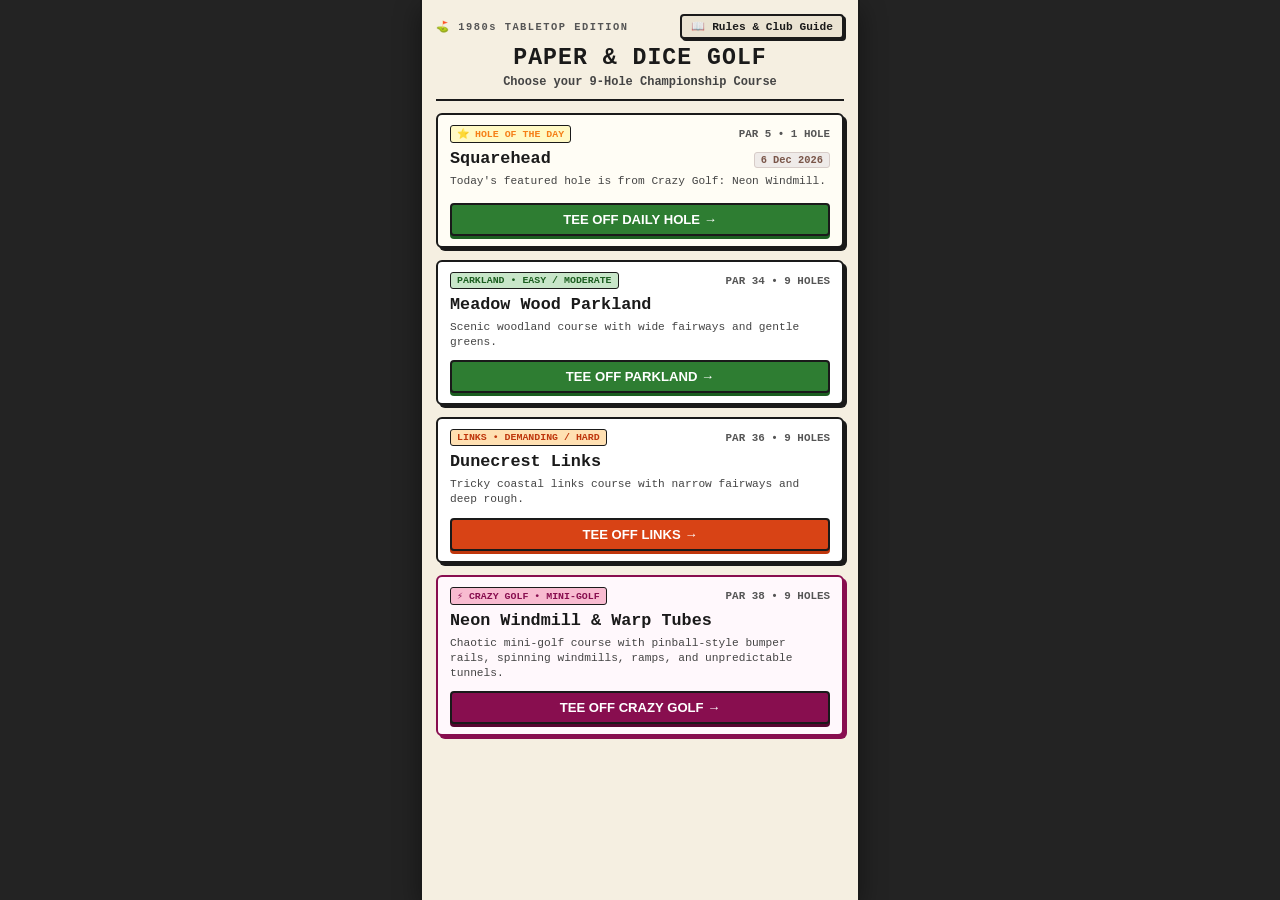
==== commit 4b3de9c3: "button styling" ====
--- a/index.html
+++ b/index.html
@@ -73,7 +73,7 @@
         <div class="course-card course-card-crazy" id="card-crazy">
           <div class="course-card-top">
             <span class="badge badge-crazy">⚡ CRAZY GOLF • MINI-GOLF</span>
-            <span class="course-par-tag">PAR 36 • 9 HOLES</span>
+            <span class="course-par-tag">PAR 38 • 9 HOLES</span>
           </div>
           <h2 class="course-name">Neon Windmill &amp; Warp Tubes</h2>
           <p class="course-desc">
--- a/style.css
+++ b/style.css
@@ -174,14 +174,14 @@
   box-shadow: 4px 4px 0 #880e4f;
 }
 
-.btn-crazy {
-  background-color: #f8bbd0;
-  color: #880e4f;
-  box-shadow: 0 3px 0 #880e4f;
-}
-
-.btn-crazy:active {
-  box-shadow: 0 1px 0 #880e4f;
+.btn-tee-off.btn-crazy {
+  background-color: #880e4f;
+  color: #fff;
+  box-shadow: 0 3px 0 #56052f;
+}
+
+.btn-tee-off.btn-crazy:active {
+  box-shadow: 0 1px 0 #56052f;
 }
 
 .badge-daily {
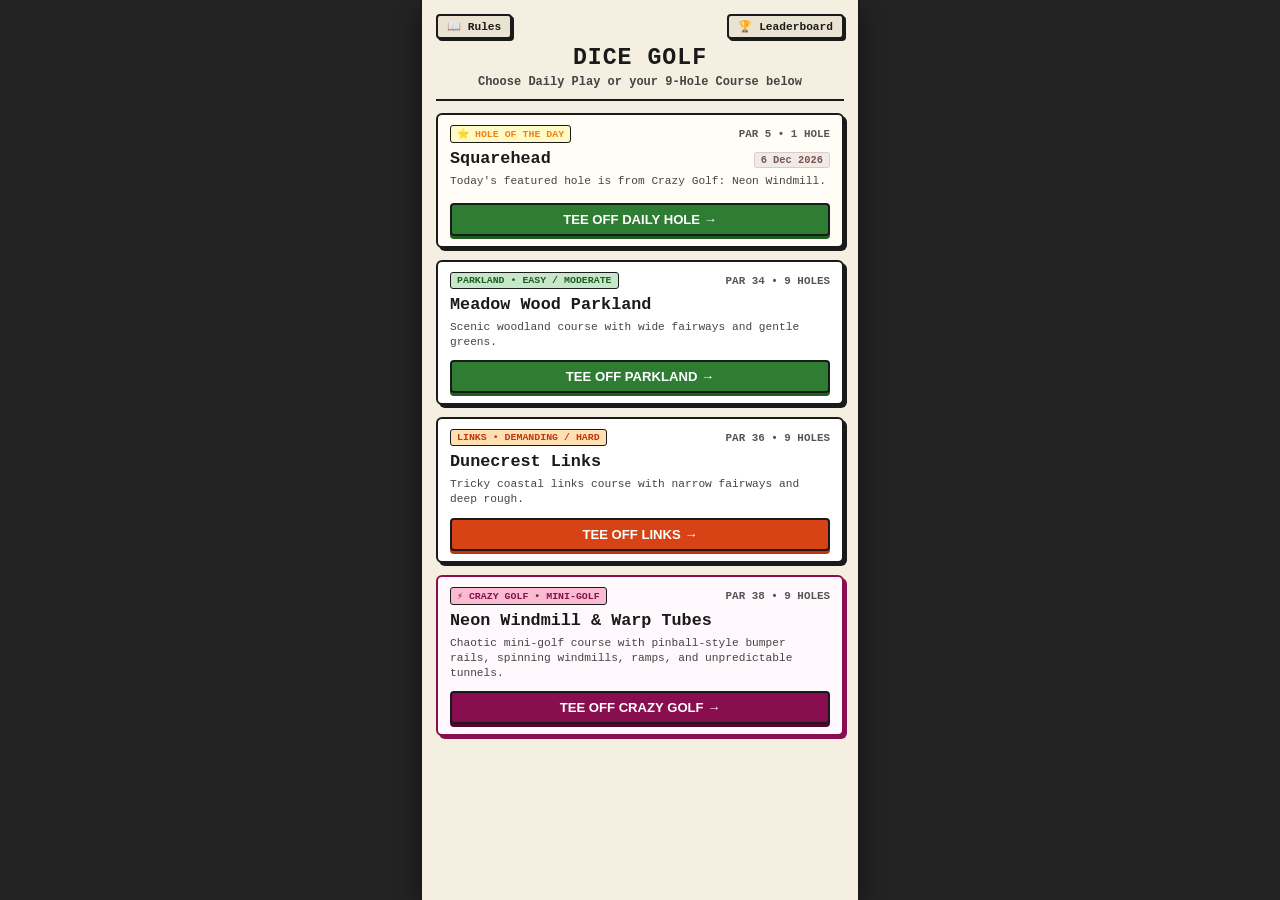
==== commit 246759f6: "leaderboard" ====
--- a/index.html
+++ b/index.html
@@ -3,10 +3,10 @@
 <head>
   <meta charset="UTF-8">
   <meta name="viewport" content="width=device-width, initial-scale=1.0, maximum-scale=1.0, user-scalable=no">
-  <title>Paper & Dice Golf</title>
-  <meta name="description" content="A turn-based paper and dice golf game on a hex grid featuring traditional courses and a Crazy Golf arcade mode with custom dice pools and interactive obstacles.">
-  <meta property="og:title" content="Paper & Dice Golf">
-  <meta property="og:description" content="A turn-based paper and dice golf game on a hex grid featuring traditional courses and a Crazy Golf arcade mode with custom dice pools and interactive obstacles.">
+  <title>Dice Golf</title>
+  <meta name="description" content="A turn-based dice golf game on a hex grid featuring traditional courses and a Crazy Golf arcade mode with custom dice pools and interactive obstacles.">
+  <meta property="og:title" content="Dice Golf">
+  <meta property="og:description" content="A turn-based dice golf game on a hex grid featuring traditional courses and a Crazy Golf arcade mode with custom dice pools and interactive obstacles.">
   <link rel="stylesheet" href="style.css">
 </head>
 <body>
@@ -16,11 +16,11 @@
     <div id="landing-screen">
       <header id="landing-header">
         <div class="landing-header-top">
-          <div class="logo-badge">⛳ 1980s TABLETOP EDITION</div>
-          <button type="button" id="toggle-rules-btn" class="btn-rules-header">📖 Rules &amp; Club Guide</button>
-        </div>
-        <h1 id="landing-title">PAPER &amp; DICE GOLF</h1>
-        <p class="landing-subtitle">Choose your 9-Hole Championship Course</p>
+          <button type="button" id="toggle-rules-btn" class="btn-rules-header">📖 Rules</button>
+          <button type="button" id="show-leaderboard-btn" class="btn-rules-header">🏆 Leaderboard</button>
+        </div>
+        <h1 id="landing-title">DICE GOLF</h1>
+        <p class="landing-subtitle">Choose Daily Play or your 9-Hole Course below</p>
       </header>
 
       <div id="course-cards-container">
@@ -227,6 +227,20 @@
       </div>
     </div>
 
+    <!-- COURSE LEADERBOARDS MODAL -->
+    <div id="leaderboard-modal" class="modal-overlay" style="display: none;">
+      <div class="modal-card leaderboard-modal-card">
+        <div class="modal-header">
+          <h3>🏆 9-Hole Leaderboards</h3>
+          <button id="close-leaderboard-modal-btn" class="btn-close" aria-label="Close leaderboard">✕</button>
+        </div>
+        <div class="modal-body leaderboard-modal-body" id="leaderboard-content"></div>
+        <div class="modal-footer">
+          <button id="close-leaderboard-modal-footer-btn" class="btn-primary">Close</button>
+        </div>
+      </div>
+    </div>
+
     <!-- RULES & CLUB GUIDE MODAL -->
     <div id="rules-modal" class="modal-overlay" style="display: none;">
       <div class="modal-card rules-modal-card">
--- a/style.css
+++ b/style.css
@@ -1204,3 +1204,48 @@
 .rules-bullets li:last-child {
   margin-bottom: 0;
 }
+
+.leaderboard-modal-card {
+  max-width: 440px;
+}
+
+.leaderboard-modal-body {
+  padding: 10px 12px;
+  overflow-y: auto;
+  display: flex;
+  flex-direction: column;
+  gap: 12px;
+}
+
+.leaderboard-course h4 {
+  margin: 0 0 5px;
+  font-size: 0.78rem;
+}
+
+.leaderboard-table {
+  width: 100%;
+  border-collapse: collapse;
+  font-size: 0.68rem;
+  text-align: center;
+}
+
+.leaderboard-table th,
+.leaderboard-table td {
+  border: 1px solid #1a1a1a;
+  padding: 4px 3px;
+}
+
+.leaderboard-table thead th {
+  background: #d6ccb8;
+}
+
+.leaderboard-empty,
+.leaderboard-error {
+  margin: 0;
+  font-size: 0.7rem;
+}
+
+.leaderboard-error {
+  color: #b71c1c;
+  font-weight: bold;
+}
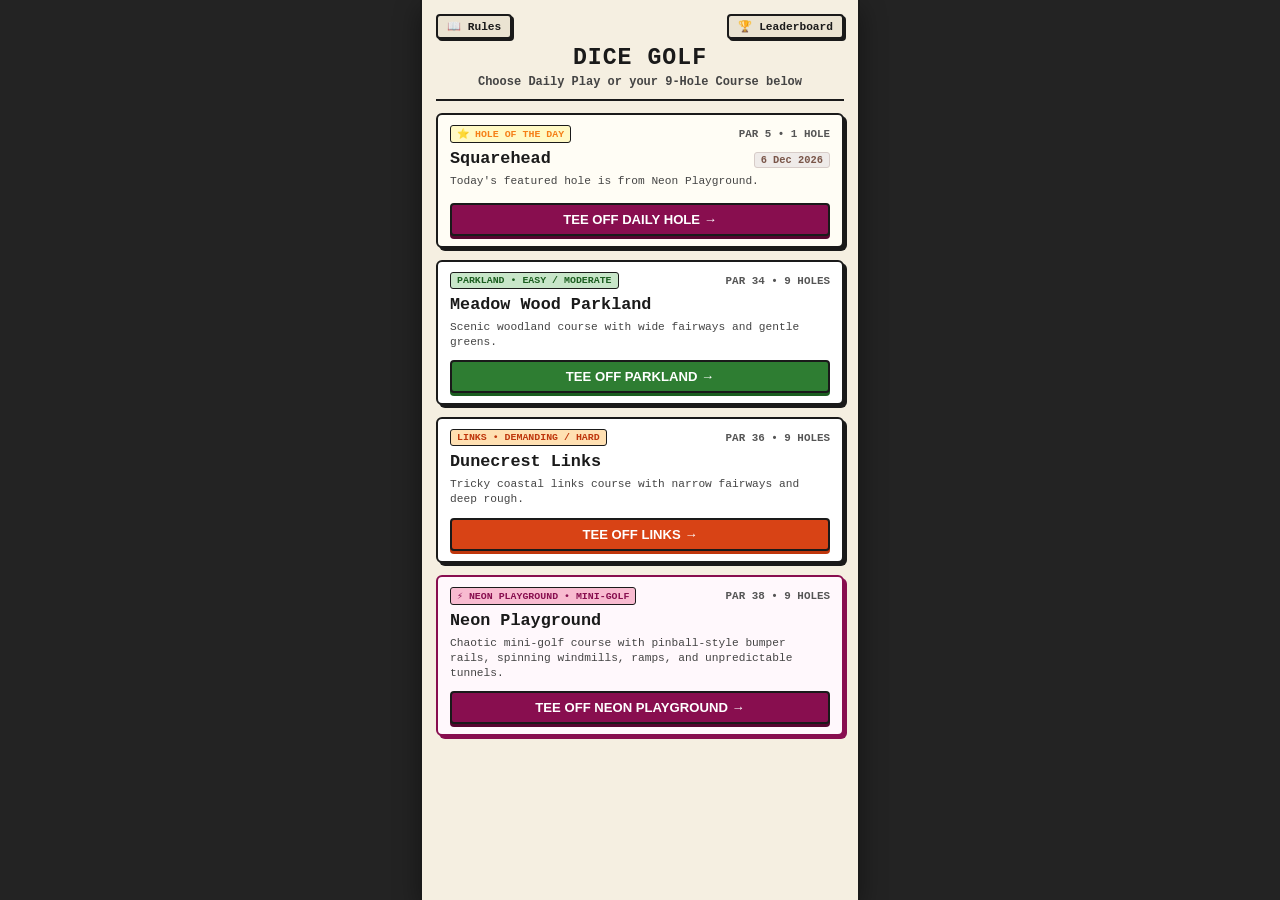
==== commit 70ec92cf: "refactor: rename Crazy Golf to Neon Playground Renamed the "Crazy Golf" mode to "Neon Playground" ac" ====
--- a/index.html
+++ b/index.html
@@ -4,9 +4,9 @@
   <meta charset="UTF-8">
   <meta name="viewport" content="width=device-width, initial-scale=1.0, maximum-scale=1.0, user-scalable=no">
   <title>Dice Golf</title>
-  <meta name="description" content="A turn-based dice golf game on a hex grid featuring traditional courses and a Crazy Golf arcade mode with custom dice pools and interactive obstacles.">
+  <meta name="description" content="A turn-based dice golf game on a hex grid featuring traditional courses and a Neon Playground arcade mode with custom dice pools and interactive obstacles.">
   <meta property="og:title" content="Dice Golf">
-  <meta property="og:description" content="A turn-based dice golf game on a hex grid featuring traditional courses and a Crazy Golf arcade mode with custom dice pools and interactive obstacles.">
+  <meta property="og:description" content="A turn-based dice golf game on a hex grid featuring traditional courses and a Neon Playground arcade mode with custom dice pools and interactive obstacles.">
   <link rel="stylesheet" href="style.css">
 </head>
 <body>
@@ -35,11 +35,11 @@
             <span class="daily-date-badge" id="daily-date-badge">Today</span>
           </div>
           <p class="course-desc" id="daily-hole-desc">
-            A daily pick from the Parkland, Links, and Crazy Golf courses.
+            A daily pick from the Parkland, Links, and Neon Playground courses.
           </p>
 
           <div class="daily-actions-row">
-            <button class="btn-tee-off btn-daily" id="start-daily-btn" data-course="daily">TEE OFF DAILY HOLE →</button>
+            <button class="btn-tee-off btn-daily btn-daily-crazy" id="start-daily-btn" data-course="daily" style="background-color: #880e4f; box-shadow: 0 3px 0 #56052f; color: #ffffff;">TEE OFF DAILY HOLE →</button>
           </div>
         </div>
 
@@ -69,17 +69,17 @@
           <button class="btn-tee-off btn-links" id="start-links-btn" data-course="links">TEE OFF LINKS →</button>
         </div>
 
-        <!-- Crazy Golf Course -->
+        <!-- Neon Playground Course -->
         <div class="course-card course-card-crazy" id="card-crazy">
           <div class="course-card-top">
-            <span class="badge badge-crazy">⚡ CRAZY GOLF • MINI-GOLF</span>
+            <span class="badge badge-crazy">⚡ NEON PLAYGROUND • MINI-GOLF</span>
             <span class="course-par-tag">PAR 38 • 9 HOLES</span>
           </div>
-          <h2 class="course-name">Neon Windmill &amp; Warp Tubes</h2>
+          <h2 class="course-name">Neon Playground</h2>
           <p class="course-desc">
             Chaotic mini-golf course with pinball-style bumper rails, spinning windmills, ramps, and unpredictable tunnels.
           </p>
-          <button class="btn-tee-off btn-crazy" id="start-crazy-btn" data-course="crazy">TEE OFF CRAZY GOLF →</button>
+          <button class="btn-tee-off btn-crazy" id="start-crazy-btn" data-course="crazy">TEE OFF NEON PLAYGROUND →</button>
         </div>
       </div>
     </div>
@@ -265,7 +265,7 @@
           </div>
 
           <div class="rules-section rules-section-crazy">
-            <h4 class="rules-section-title" style="color: #880e4f;">⚡ CRAZY GOLF (MINI-GOLF) MODE</h4>
+            <h4 class="rules-section-title" style="color: #880e4f;">⚡ NEON PLAYGROUND (MINI-GOLF) MODE</h4>
             <ul class="rules-bullets">
               <li><strong>Putter Stroke Powers:</strong> All clubs are variations of how hard you strike the putter:
                 <ul style="margin: 4px 0; padding-left: 16px;">
--- a/style.css
+++ b/style.css
@@ -180,6 +180,10 @@
   box-shadow: 0 3px 0 #56052f;
 }
 
+.btn-tee-off.btn-crazy:hover {
+  background-color: #ad1457;
+}
+
 .btn-tee-off.btn-crazy:active {
   box-shadow: 0 1px 0 #56052f;
 }
@@ -221,34 +225,6 @@
 
 .btn-daily {
   flex: 1;
-}
-
-.btn-daily-parkland {
-  background-color: #2e7d32;
-  box-shadow: 0 3px 0 #1b5e20;
-}
-
-.btn-daily-parkland:active {
-  box-shadow: 0 1px 0 #1b5e20;
-}
-
-.btn-daily-links {
-  background-color: #d84315;
-  box-shadow: 0 3px 0 #bf360c;
-}
-
-.btn-daily-links:active {
-  box-shadow: 0 1px 0 #bf360c;
-}
-
-.btn-daily-crazy {
-  background-color: #f8bbd0;
-  color: #880e4f;
-  box-shadow: 0 3px 0 #880e4f;
-}
-
-.btn-daily-crazy:active {
-  box-shadow: 0 1px 0 #880e4f;
 }
 
 .course-par-tag {
@@ -315,6 +291,67 @@
 
 .btn-links:active {
   box-shadow: 0 1px 0 #bf360c;
+}
+
+/* Hole of the Day button styles - dynamically matches source course theme */
+.btn-tee-off.btn-daily-crazy,
+#start-daily-btn.btn-daily-crazy,
+.btn-daily.btn-daily-crazy {
+  background-color: #880e4f !important;
+  color: #fff !important;
+  box-shadow: 0 3px 0 #56052f !important;
+}
+
+.btn-tee-off.btn-daily-crazy:hover,
+#start-daily-btn.btn-daily-crazy:hover,
+.btn-daily.btn-daily-crazy:hover {
+  background-color: #ad1457 !important;
+}
+
+.btn-tee-off.btn-daily-crazy:active,
+#start-daily-btn.btn-daily-crazy:active,
+.btn-daily.btn-daily-crazy:active {
+  box-shadow: 0 1px 0 #56052f !important;
+}
+
+.btn-tee-off.btn-daily-links,
+#start-daily-btn.btn-daily-links,
+.btn-daily.btn-daily-links {
+  background-color: #d84315 !important;
+  color: #fff !important;
+  box-shadow: 0 3px 0 #bf360c !important;
+}
+
+.btn-tee-off.btn-daily-links:hover,
+#start-daily-btn.btn-daily-links:hover,
+.btn-daily.btn-daily-links:hover {
+  background-color: #f4511e !important;
+}
+
+.btn-tee-off.btn-daily-links:active,
+#start-daily-btn.btn-daily-links:active,
+.btn-daily.btn-daily-links:active {
+  box-shadow: 0 1px 0 #bf360c !important;
+}
+
+.btn-tee-off.btn-daily-parkland,
+#start-daily-btn.btn-daily-parkland,
+.btn-daily.btn-daily-parkland {
+  background-color: #2e7d32 !important;
+  color: #fff !important;
+  box-shadow: 0 3px 0 #1b5e20 !important;
+}
+
+.btn-tee-off.btn-daily-parkland:hover,
+#start-daily-btn.btn-daily-parkland:hover,
+.btn-daily.btn-daily-parkland:hover {
+  background-color: #388e3c !important;
+}
+
+.btn-tee-off.btn-daily-parkland:active,
+#start-daily-btn.btn-daily-parkland:active,
+.btn-daily.btn-daily-parkland:active {
+  box-shadow: 0 1px 0 #1b5e20 !important;
 }
 
 #landing-footer {
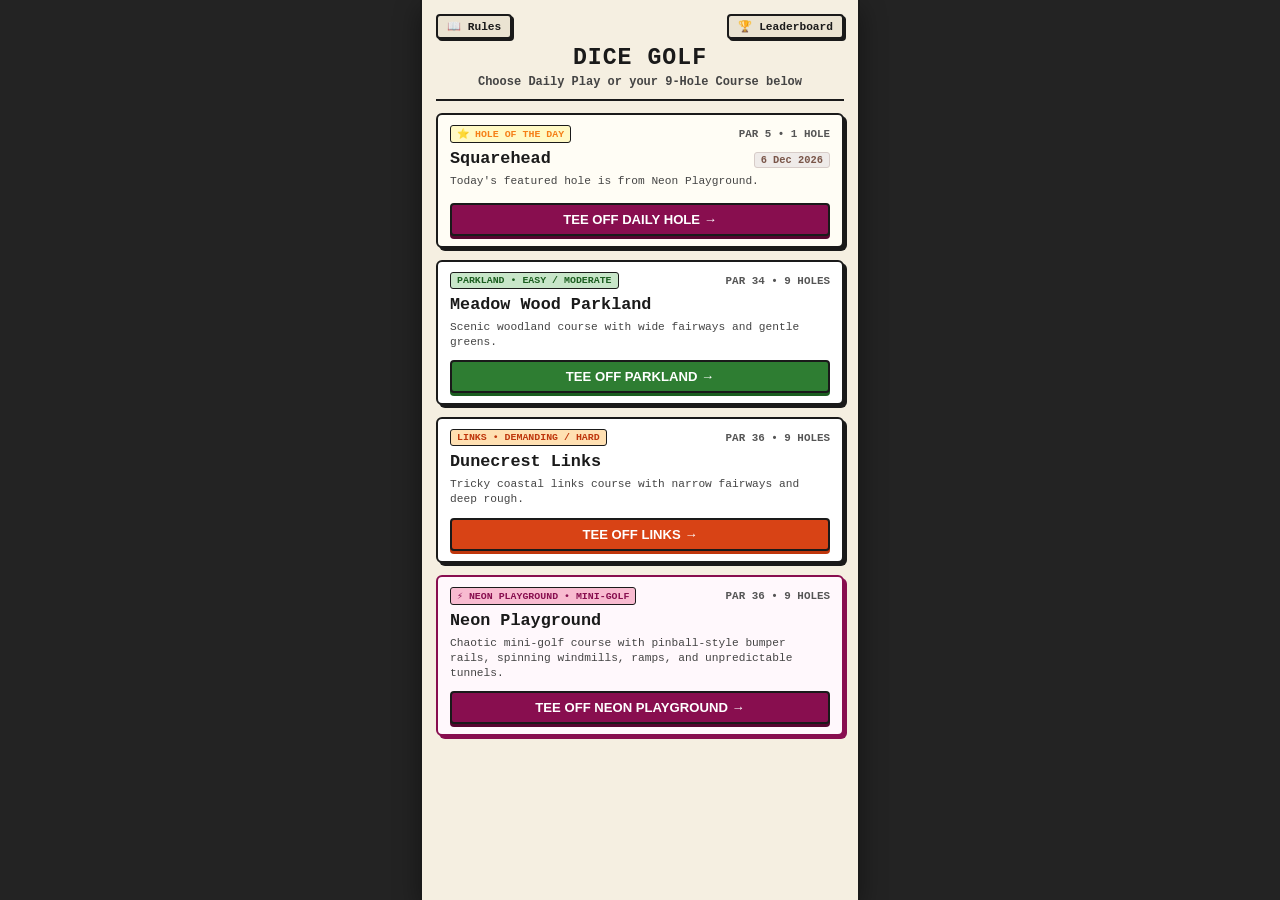
==== commit 7e510e51: "par change" ====
--- a/index.html
+++ b/index.html
@@ -73,7 +73,7 @@
         <div class="course-card course-card-crazy" id="card-crazy">
           <div class="course-card-top">
             <span class="badge badge-crazy">⚡ NEON PLAYGROUND • MINI-GOLF</span>
-            <span class="course-par-tag">PAR 38 • 9 HOLES</span>
+            <span class="course-par-tag">PAR 36 • 9 HOLES</span>
           </div>
           <h2 class="course-name">Neon Playground</h2>
           <p class="course-desc">
